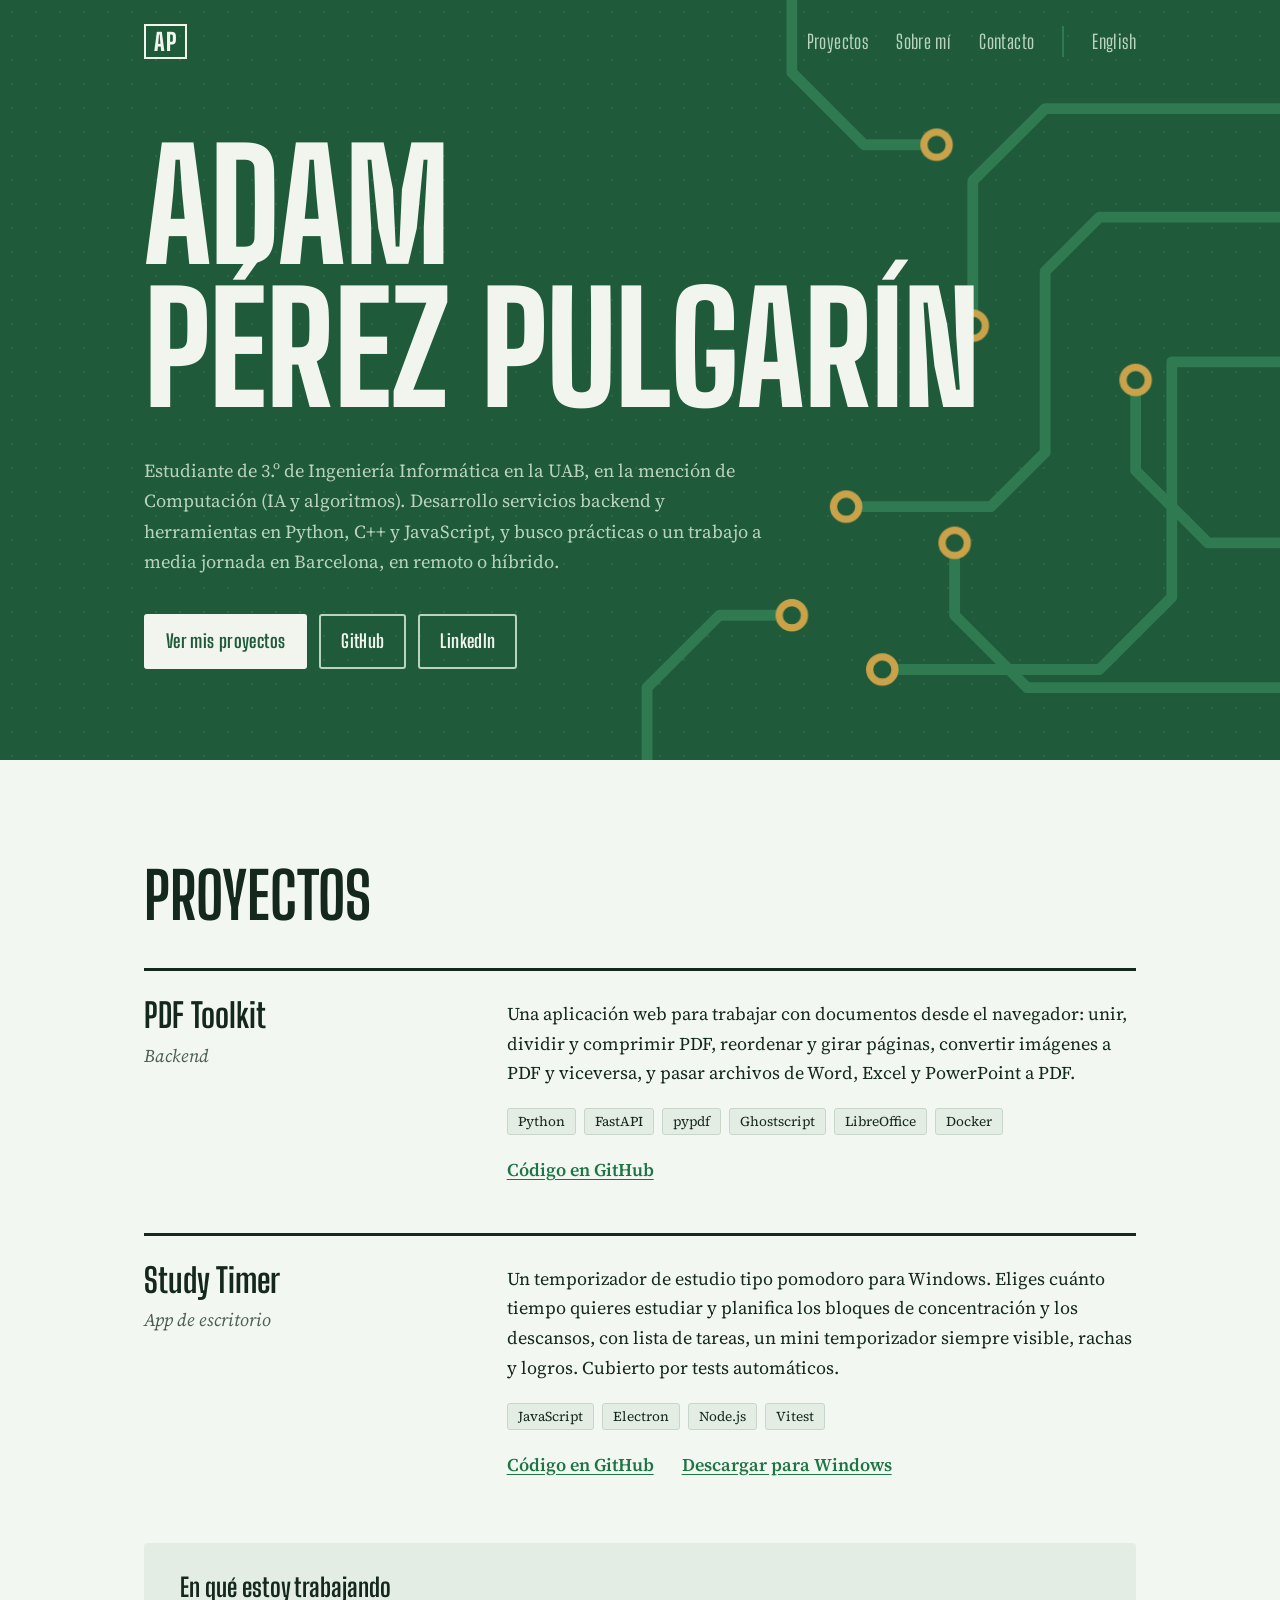
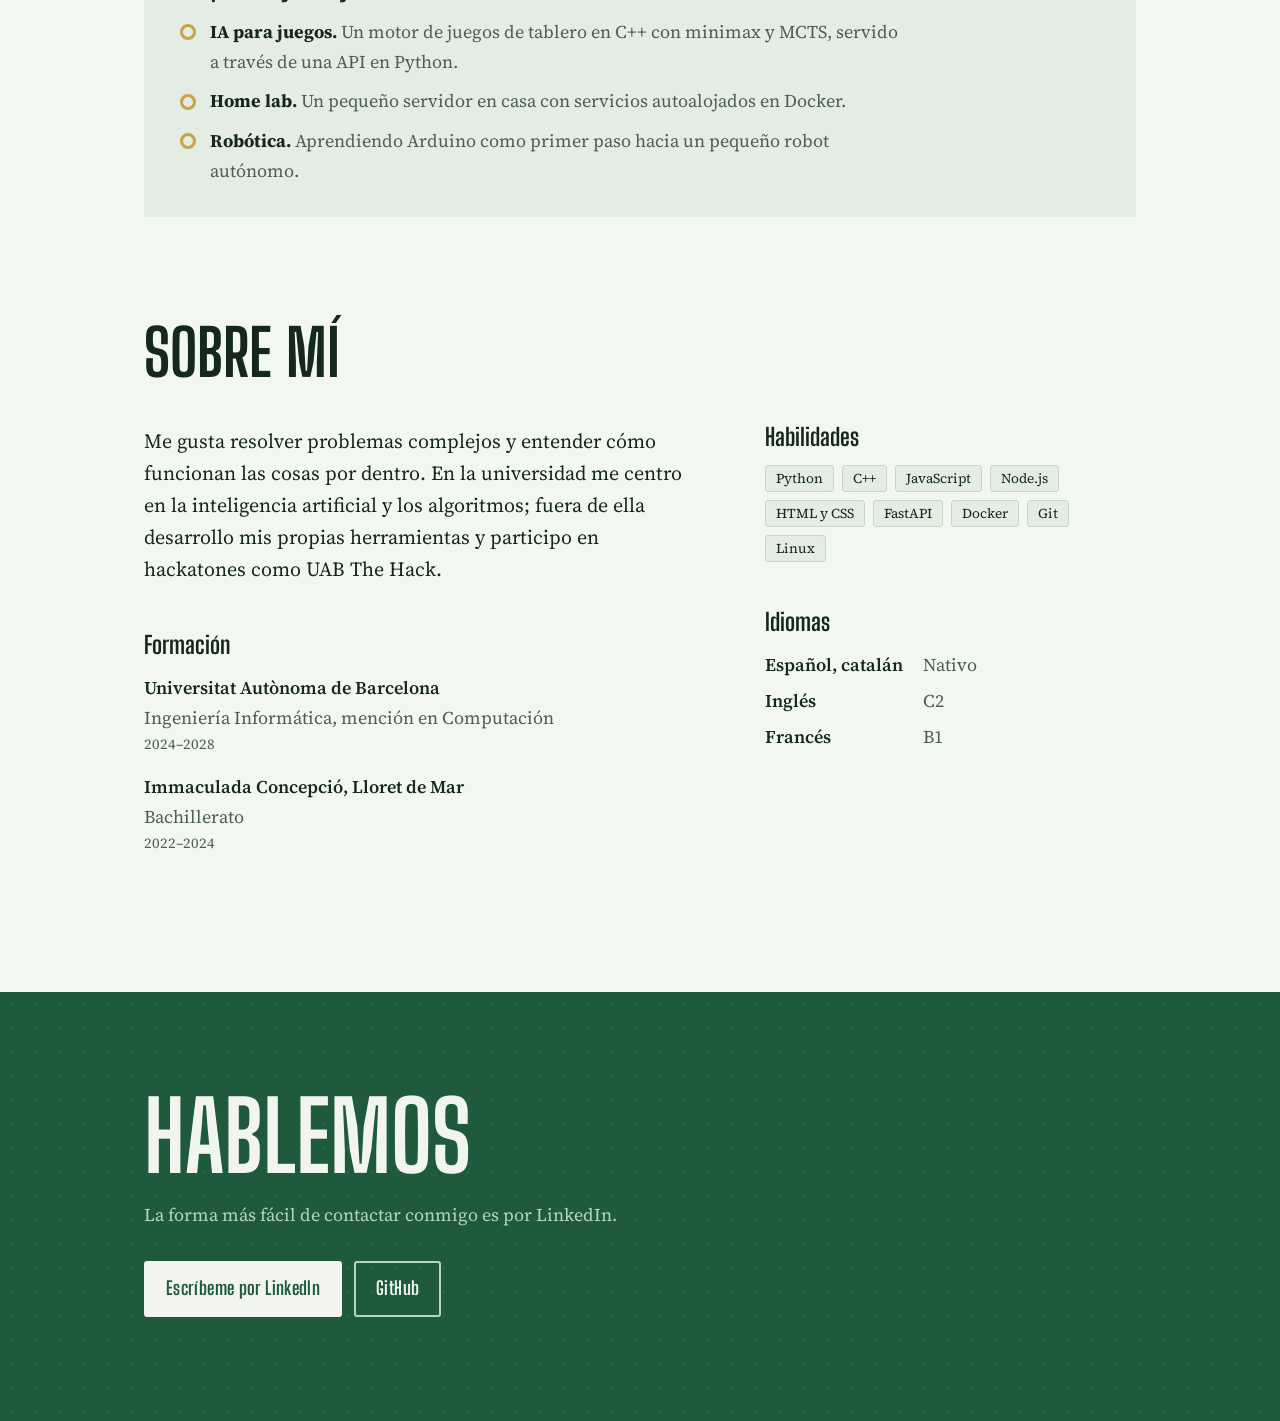
==== es/index.html @ d769fb80 "Add a Spanish version of the site at /es/" ====
<!doctype html>
<html lang="es">
<head>
  <meta charset="utf-8">
  <meta name="viewport" content="width=device-width, initial-scale=1">
  <title>Adam Pérez Pulgarín</title>
  <meta name="description" content="Estudiante de Ingeniería Informática en la UAB (IA y algoritmos). Proyectos en Python, C++ y JavaScript. Busco prácticas en Barcelona.">
  <meta name="theme-color" content="#1f5a3a">
  <link rel="alternate" hreflang="en" href="https://adam-perez25.github.io/">
  <link rel="alternate" hreflang="es" href="https://adam-perez25.github.io/es/">
  <link rel="icon" href="../favicon.svg" type="image/svg+xml">
  <link rel="preconnect" href="https://fonts.googleapis.com">
  <link rel="preconnect" href="https://fonts.gstatic.com" crossorigin>
  <link rel="stylesheet" href="https://fonts.googleapis.com/css2?family=Big+Shoulders+Display:wght@500;700;800&family=Source+Serif+4:ital,opsz,wght@0,8..60,400;0,8..60,600;1,8..60,400&display=swap">
  <link rel="stylesheet" href="../styles.css">
</head>
<body>
  <a class="skip" href="#proyectos">Saltar a los proyectos</a>

  <header class="board hero" id="top">
    <svg class="traces" viewBox="0 0 600 420" preserveAspectRatio="xMaxYMid slice" aria-hidden="true">
      <g class="lines">
        <path d="M600 60 H470 L430 100 V180"/>
        <path d="M600 120 H500 L470 150 V250 L440 280 H360"/>
        <path d="M600 200 H540 V330 L500 370 H380"/>
        <path d="M600 300 H560 L520 260 V210"/>
        <path d="M600 380 H460 L420 340 V300"/>
        <path d="M330 0 V40 L370 80 H410"/>
        <path d="M250 420 V380 L290 340 H330"/>
      </g>
      <g class="pads">
        <circle cx="430" cy="180" r="7"/>
        <circle cx="360" cy="280" r="7"/>
        <circle cx="380" cy="370" r="7"/>
        <circle cx="520" cy="210" r="7"/>
        <circle cx="420" cy="300" r="7"/>
        <circle cx="410" cy="80" r="7"/>
        <circle cx="330" cy="340" r="7"/>
      </g>
    </svg>

    <nav class="wrap topnav" aria-label="Secciones">
      <a class="logo" href="#top">AP</a>
      <div class="navlinks">
        <a href="#proyectos">Proyectos</a>
        <a href="#sobre-mi">Sobre mí</a>
        <a href="#contacto">Contacto</a>
        <a class="lang" href="../" hreflang="en" lang="en">English</a>
      </div>
    </nav>

    <div class="wrap hero-body">
      <h1>Adam<br>Pérez Pulgarín</h1>
      <p class="lead">
        Estudiante de 3.º de Ingeniería Informática en la UAB, en la mención de Computación
        (IA y algoritmos). Desarrollo servicios backend y herramientas en Python, C++ y JavaScript,
        y busco prácticas o un trabajo a media jornada en Barcelona, en remoto o híbrido.
      </p>
      <div class="buttons">
        <a class="btn primary" href="#proyectos">Ver mis proyectos</a>
        <a class="btn" href="https://github.com/adam-perez25" target="_blank" rel="noopener">GitHub</a>
        <a class="btn" href="https://www.linkedin.com/in/adam-perez-pulgarin-26971038b/" target="_blank" rel="noopener">LinkedIn</a>
      </div>
    </div>
  </header>

  <main>
    <section id="proyectos" class="wrap block">
      <h2>Proyectos</h2>

      <article class="project">
        <div class="project-head">
          <h3>PDF Toolkit</h3>
          <p class="tag">Backend</p>
        </div>
        <div class="project-body">
          <p>
            Una aplicación web para trabajar con documentos desde el navegador: unir, dividir
            y comprimir PDF, reordenar y girar páginas, convertir imágenes a PDF y viceversa,
            y pasar archivos de Word, Excel y PowerPoint a PDF.
          </p>
          <ul class="stack">
            <li>Python</li><li>FastAPI</li><li>pypdf</li><li>Ghostscript</li><li>LibreOffice</li><li>Docker</li>
          </ul>
          <div class="links">
            <a href="https://github.com/adam-perez25/pdf_services" target="_blank" rel="noopener">Código en GitHub</a>
          </div>
        </div>
      </article>

      <article class="project">
        <div class="project-head">
          <h3>Study Timer</h3>
          <p class="tag">App de escritorio</p>
        </div>
        <div class="project-body">
          <p>
            Un temporizador de estudio tipo pomodoro para Windows. Eliges cuánto tiempo quieres
            estudiar y planifica los bloques de concentración y los descansos, con lista de tareas,
            un mini temporizador siempre visible, rachas y logros. Cubierto por tests automáticos.
          </p>
          <ul class="stack">
            <li>JavaScript</li><li>Electron</li><li>Node.js</li><li>Vitest</li>
          </ul>
          <div class="links">
            <a href="https://github.com/adam-perez25/study_app" target="_blank" rel="noopener">Código en GitHub</a>
            <a href="https://github.com/adam-perez25/study_app/releases/latest" target="_blank" rel="noopener">Descargar para Windows</a>
          </div>
        </div>
      </article>

      <div class="now-box">
        <h3>En qué estoy trabajando</h3>
        <ul class="now">
          <li><strong>IA para juegos.</strong> Un motor de juegos de tablero en C++ con minimax y MCTS, servido a través de una API en Python.</li>
          <li><strong>Home lab.</strong> Un pequeño servidor en casa con servicios autoalojados en Docker.</li>
          <li><strong>Robótica.</strong> Aprendiendo Arduino como primer paso hacia un pequeño robot autónomo.</li>
        </ul>
      </div>
    </section>

    <section id="sobre-mi" class="wrap block">
      <h2>Sobre mí</h2>
      <div class="about-grid">
        <div>
          <p class="about-intro">
            Me gusta resolver problemas complejos y entender cómo funcionan las cosas por dentro.
            En la universidad me centro en la inteligencia artificial y los algoritmos; fuera de ella
            desarrollo mis propias herramientas y participo en hackatones como UAB The Hack.
          </p>
          <h3 class="sub">Formación</h3>
          <dl class="facts">
            <dt>Universitat Autònoma de Barcelona</dt>
            <dd>Ingeniería Informática, mención en Computación<span class="years">2024–2028</span></dd>
            <dt>Immaculada Concepció, Lloret de Mar</dt>
            <dd>Bachillerato<span class="years">2022–2024</span></dd>
          </dl>
        </div>
        <div>
          <h3 class="sub">Habilidades</h3>
          <ul class="stack">
            <li>Python</li><li>C++</li><li>JavaScript</li><li>Node.js</li><li>HTML y CSS</li>
            <li>FastAPI</li><li>Docker</li><li>Git</li><li>Linux</li>
          </ul>
          <h3 class="sub">Idiomas</h3>
          <dl class="facts langs">
            <dt>Español, catalán</dt><dd>Nativo</dd>
            <dt>Inglés</dt><dd>C2</dd>
            <dt>Francés</dt><dd>B1</dd>
          </dl>
        </div>
      </div>
    </section>
  </main>

  <footer id="contacto" class="board contact">
    <div class="wrap">
      <h2>Hablemos</h2>
      <p>La forma más fácil de contactar conmigo es por LinkedIn.</p>
      <div class="buttons">
        <a class="btn primary" href="https://www.linkedin.com/in/adam-perez-pulgarin-26971038b/" target="_blank" rel="noopener">Escríbeme por LinkedIn</a>
        <a class="btn" href="https://github.com/adam-perez25" target="_blank" rel="noopener">GitHub</a>
      </div>
    </div>
  </footer>
</body>
</html>
---- styles.css ----
/* Colors: the hero and footer are a circuit board (solder-mask green, silkscreen white,
   copper pads); the rest of the page is pale green paper with green ink. */
:root {
  --mask: #1f5a3a;        /* solder mask: hero and footer background */
  --mask-trace: #2f7a50;  /* traces drawn on the board */
  --copper: #c9a24a;      /* pads and list markers */
  --silk: #f1f5ee;        /* text on the board */
  --silk-muted: #b9d3c1;
  --paper: #f3f7f1;       /* page background */
  --paper-deep: #e4ede3;
  --ink: #15281d;         /* body text */
  --ink-muted: #4c5f53;
  --rule: #c7d6c9;
  --link: #1d7444;

  --display: "Big Shoulders Display", "Arial Narrow", sans-serif;
  --body: "Source Serif 4", Georgia, serif;
}

@media (prefers-color-scheme: dark) {
  :root {
    --mask: #17432c;
    --mask-trace: #24603f;
    --copper: #d4b064;
    --silk: #eef4ec;
    --silk-muted: #a9c7b2;
    --paper: #0f1a14;
    --paper-deep: #16251c;
    --ink: #e2ebe3;
    --ink-muted: #a3b6a8;
    --rule: #2a3d31;
    --link: #7fd49c;
  }
}

* { box-sizing: border-box; }

html { scroll-behavior: smooth; }

body {
  margin: 0;
  background: var(--paper);
  color: var(--ink);
  font-family: var(--body);
  font-size: 18px;
  line-height: 1.65;
  -webkit-font-smoothing: antialiased;
}

a { color: var(--link); text-underline-offset: 3px; }

:focus-visible { outline: 3px solid var(--copper); outline-offset: 3px; border-radius: 2px; }

.wrap { max-width: 1040px; margin: 0 auto; padding: 0 24px; }

.skip {
  position: absolute;
  left: 16px;
  top: -60px;
  background: var(--silk);
  color: var(--mask);
  padding: 8px 14px;
  z-index: 20;
}
.skip:focus { top: 16px; }

h1, h2, h3 { font-family: var(--display); font-weight: 700; line-height: 1; margin: 0; }

/* The board: hero and footer */
.board {
  position: relative;
  background-color: var(--mask);
  /* a faint grid of vias, like an unpopulated board */
  background-image: radial-gradient(circle, rgba(255, 255, 255, 0.07) 1.2px, transparent 1.6px);
  background-size: 24px 24px;
  color: var(--silk);
  overflow: hidden;
}

.hero { min-height: min(92vh, 760px); display: flex; flex-direction: column; }

.traces {
  position: absolute;
  top: 0;
  right: 0;
  width: 58%;
  height: 100%;
}
.traces .lines path {
  fill: none;
  stroke: var(--mask-trace);
  stroke-width: 6;
  stroke-linejoin: round;
  stroke-linecap: round;
  stroke-dasharray: 600;
  stroke-dashoffset: 600;
  animation: draw 1.6s cubic-bezier(.6, 0, .2, 1) forwards;
}
.traces .lines path:nth-child(2) { animation-delay: .12s; }
.traces .lines path:nth-child(3) { animation-delay: .24s; }
.traces .lines path:nth-child(4) { animation-delay: .36s; }
.traces .lines path:nth-child(5) { animation-delay: .48s; }
.traces .lines path:nth-child(6) { animation-delay: .6s; }
.traces .lines path:nth-child(7) { animation-delay: .72s; }
.traces .pads circle {
  fill: var(--mask);
  stroke: var(--copper);
  stroke-width: 4;
  opacity: 0;
  animation: pad .3s ease-out 1.5s forwards;
}
@keyframes draw { to { stroke-dashoffset: 0; } }
@keyframes pad { to { opacity: 1; } }

.topnav {
  position: relative;
  width: 100%;
  display: flex;
  align-items: center;
  justify-content: space-between;
  padding-top: 24px;
  padding-bottom: 24px;
}
.logo {
  font-family: var(--display);
  font-weight: 800;
  font-size: 1.5rem;
  letter-spacing: .04em;
  color: var(--silk);
  text-decoration: none;
  border: 2px solid var(--silk);
  padding: 0 8px;
  line-height: 1.3;
}
.navlinks { display: flex; gap: 28px; }
.navlinks a {
  color: var(--silk-muted);
  text-decoration: none;
  font-family: var(--display);
  font-weight: 500;
  font-size: 1.2rem;
  letter-spacing: .02em;
}
.navlinks a:hover { color: var(--silk); }
/* the language switch sits apart from the section links */
.navlinks .lang { padding-left: 28px; border-left: 2px solid var(--mask-trace); }

.hero-body {
  position: relative;
  width: 100%;
  margin-top: auto;
  margin-bottom: auto;
  padding-top: 48px;
  padding-bottom: 88px;
}

h1 {
  font-weight: 800;
  font-size: clamp(3.6rem, 12vw, 9.5rem);
  line-height: .94;
  letter-spacing: -.005em;
  text-transform: uppercase;
  margin-bottom: 36px;
}

.lead {
  max-width: 34em;
  font-size: 1.15rem;
  color: var(--silk-muted);
  margin: 0 0 36px;
}

.buttons { display: flex; flex-wrap: wrap; gap: 12px; }
.btn {
  display: inline-block;
  padding: 10px 20px 11px;
  border: 2px solid var(--silk-muted);
  color: var(--silk);
  text-decoration: none;
  font-family: var(--display);
  font-weight: 700;
  font-size: 1.15rem;
  letter-spacing: .02em;
  border-radius: 3px;
}
.btn:hover { border-color: var(--silk); }
.btn.primary { background: var(--silk); border-color: var(--silk); color: var(--mask); }
.btn.primary:hover { background: #fff; border-color: #fff; }

/* Paper sections */
.block { padding-top: 104px; }
main > .block:last-child { padding-bottom: 120px; }

h2 {
  font-size: clamp(2.6rem, 6vw, 4rem);
  text-transform: uppercase;
  margin-bottom: 40px;
}

.project {
  display: grid;
  grid-template-columns: minmax(200px, 1fr) 2fr;
  gap: 16px 48px;
  border-top: 3px solid var(--ink);
  padding: 28px 0 48px;
}
.project h3 { font-size: 2.1rem; }
.tag { margin: 8px 0 0; color: var(--ink-muted); font-style: italic; }
.project-body p { margin: 0 0 20px; max-width: 36em; }

.stack { list-style: none; padding: 0; margin: 0; display: flex; flex-wrap: wrap; gap: 8px; }
.stack li {
  font-size: .85rem;
  line-height: 1.4;
  padding: 3px 10px;
  border: 1px solid var(--rule);
  border-radius: 3px;
  background: var(--paper-deep);
}

.links { margin-top: 20px; display: flex; flex-wrap: wrap; gap: 8px 28px; }
.links a { font-weight: 600; }

.now-box {
  margin-top: 16px;
  padding: 32px 36px;
  background: var(--paper-deep);
  border-radius: 4px;
}
.now-box h3 { font-size: 1.6rem; margin-bottom: 16px; }
.now { list-style: none; margin: 0; padding: 0; }
.now li {
  position: relative;
  padding-left: 30px;
  margin-bottom: 10px;
  color: var(--ink-muted);
  max-width: 40em;
}
.now li:last-child { margin-bottom: 0; }
/* a copper pad as the bullet */
.now li::before {
  content: "";
  position: absolute;
  left: 0;
  top: .42em;
  width: 10px;
  height: 10px;
  border: 3px solid var(--copper);
  border-radius: 50%;
}
.now strong { color: var(--ink); }

/* About */
.about-grid { display: grid; grid-template-columns: 3fr 2fr; gap: 64px; }
.about-intro { margin: 0; font-size: 1.25rem; line-height: 1.6; max-width: 30em; }
.sub { font-size: 1.5rem; margin: 48px 0 16px; }
.about-grid > div:last-child > .sub:first-child { margin-top: 0; }

.facts { margin: 0; }
.facts dt { font-weight: 600; }
.facts dd { margin: 0 0 16px; color: var(--ink-muted); }
.years { display: block; font-size: .9rem; }
.langs { display: grid; grid-template-columns: auto 1fr; gap: 6px 20px; }
.langs dd { margin: 0; }

/* Footer */
.contact { padding: 96px 0 104px; }
.contact h2 { font-size: clamp(3rem, 9vw, 6rem); margin-bottom: 16px; }
.contact p { color: var(--silk-muted); margin: 0 0 32px; }

@media (max-width: 760px) {
  body { font-size: 17px; }
  .wrap { padding: 0 16px; }
  .navlinks { gap: 14px; }
  .navlinks .lang { padding-left: 14px; }
  .hero { min-height: 0; }
  .hero-body { padding-top: 56px; padding-bottom: 64px; }
  .traces { width: 100%; opacity: .35; }
  .block { padding-top: 72px; }
  .project { grid-template-columns: 1fr; padding-bottom: 40px; }
  .now-box { padding: 24px 20px; }
  .about-grid { grid-template-columns: 1fr; gap: 48px; }
  .contact { padding: 72px 0 80px; }
}

@media (max-width: 400px) {
  .navlinks { gap: 10px; }
  .navlinks a { font-size: 1.05rem; }
  .navlinks .lang { padding-left: 10px; }
}

@media (prefers-reduced-motion: reduce) {
  html { scroll-behavior: auto; }
  .traces .lines path { animation: none; stroke-dashoffset: 0; }
  .traces .pads circle { animation: none; opacity: 1; }
}
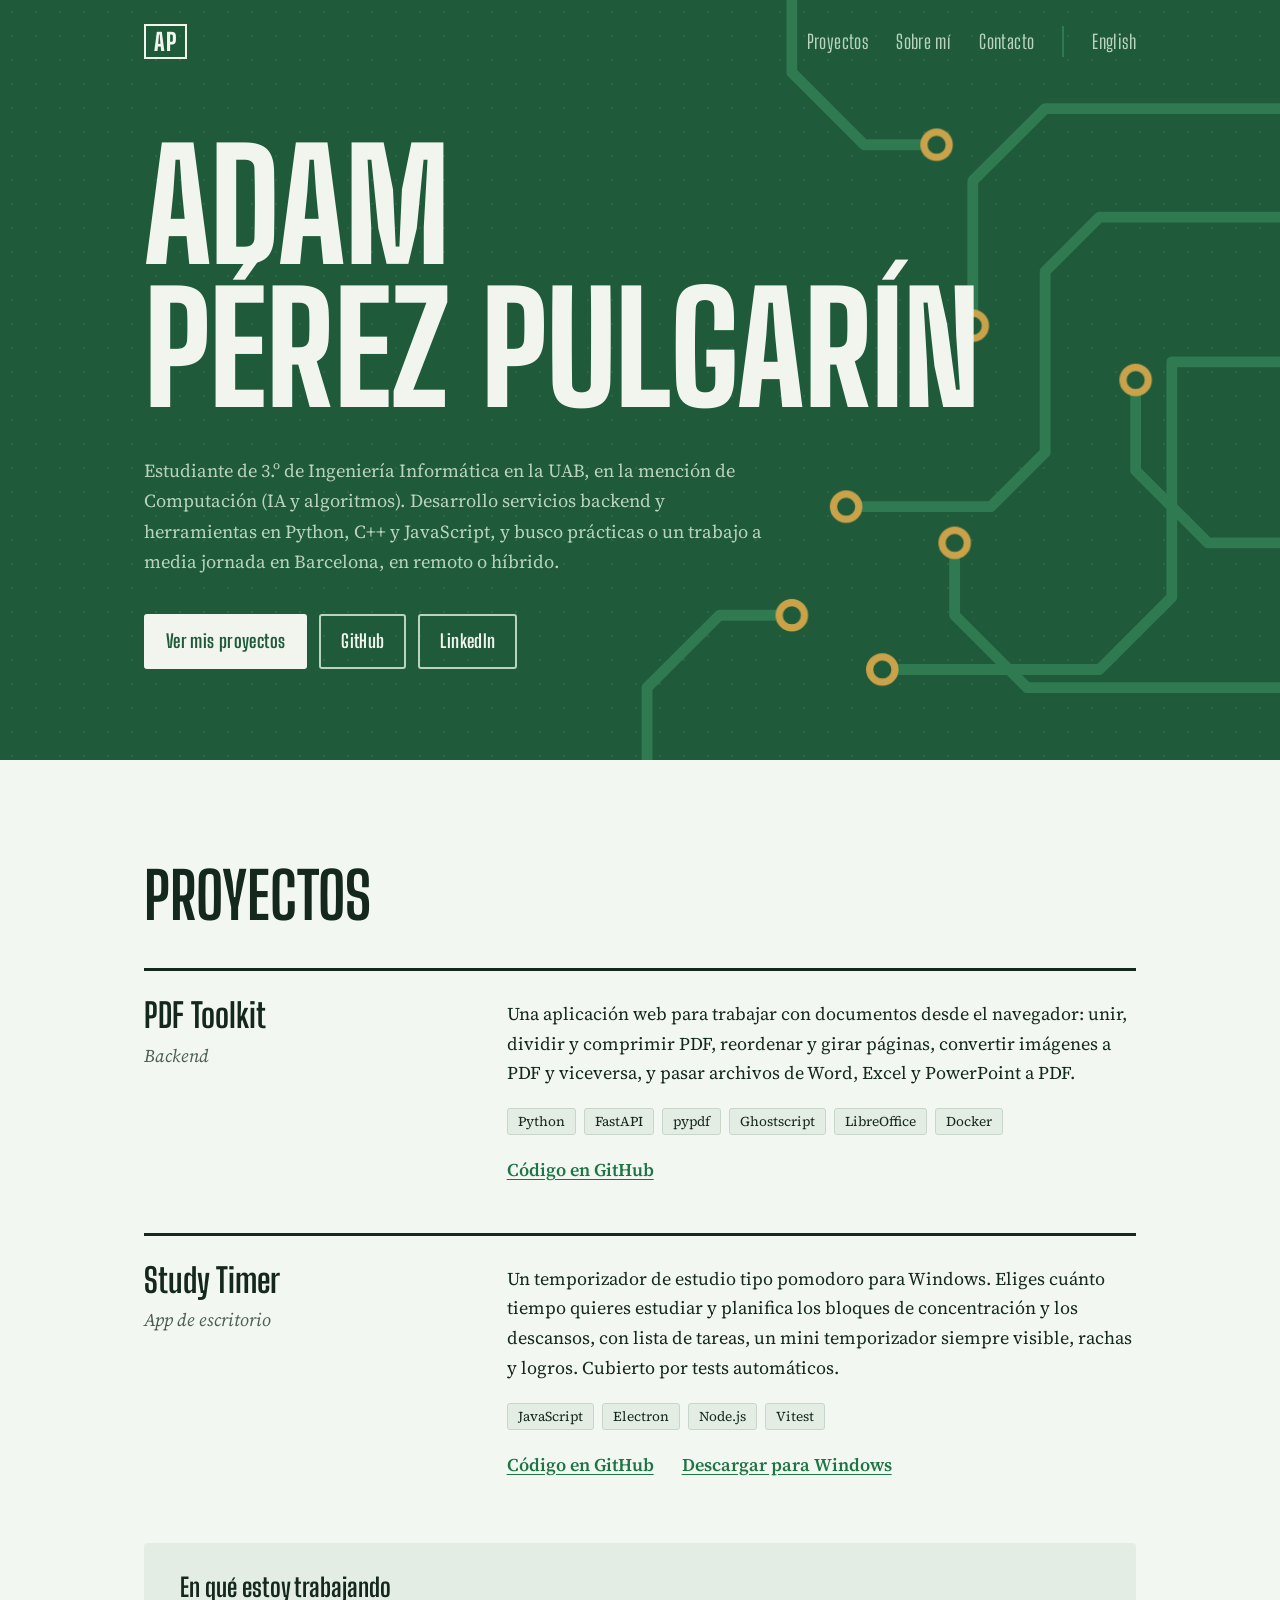
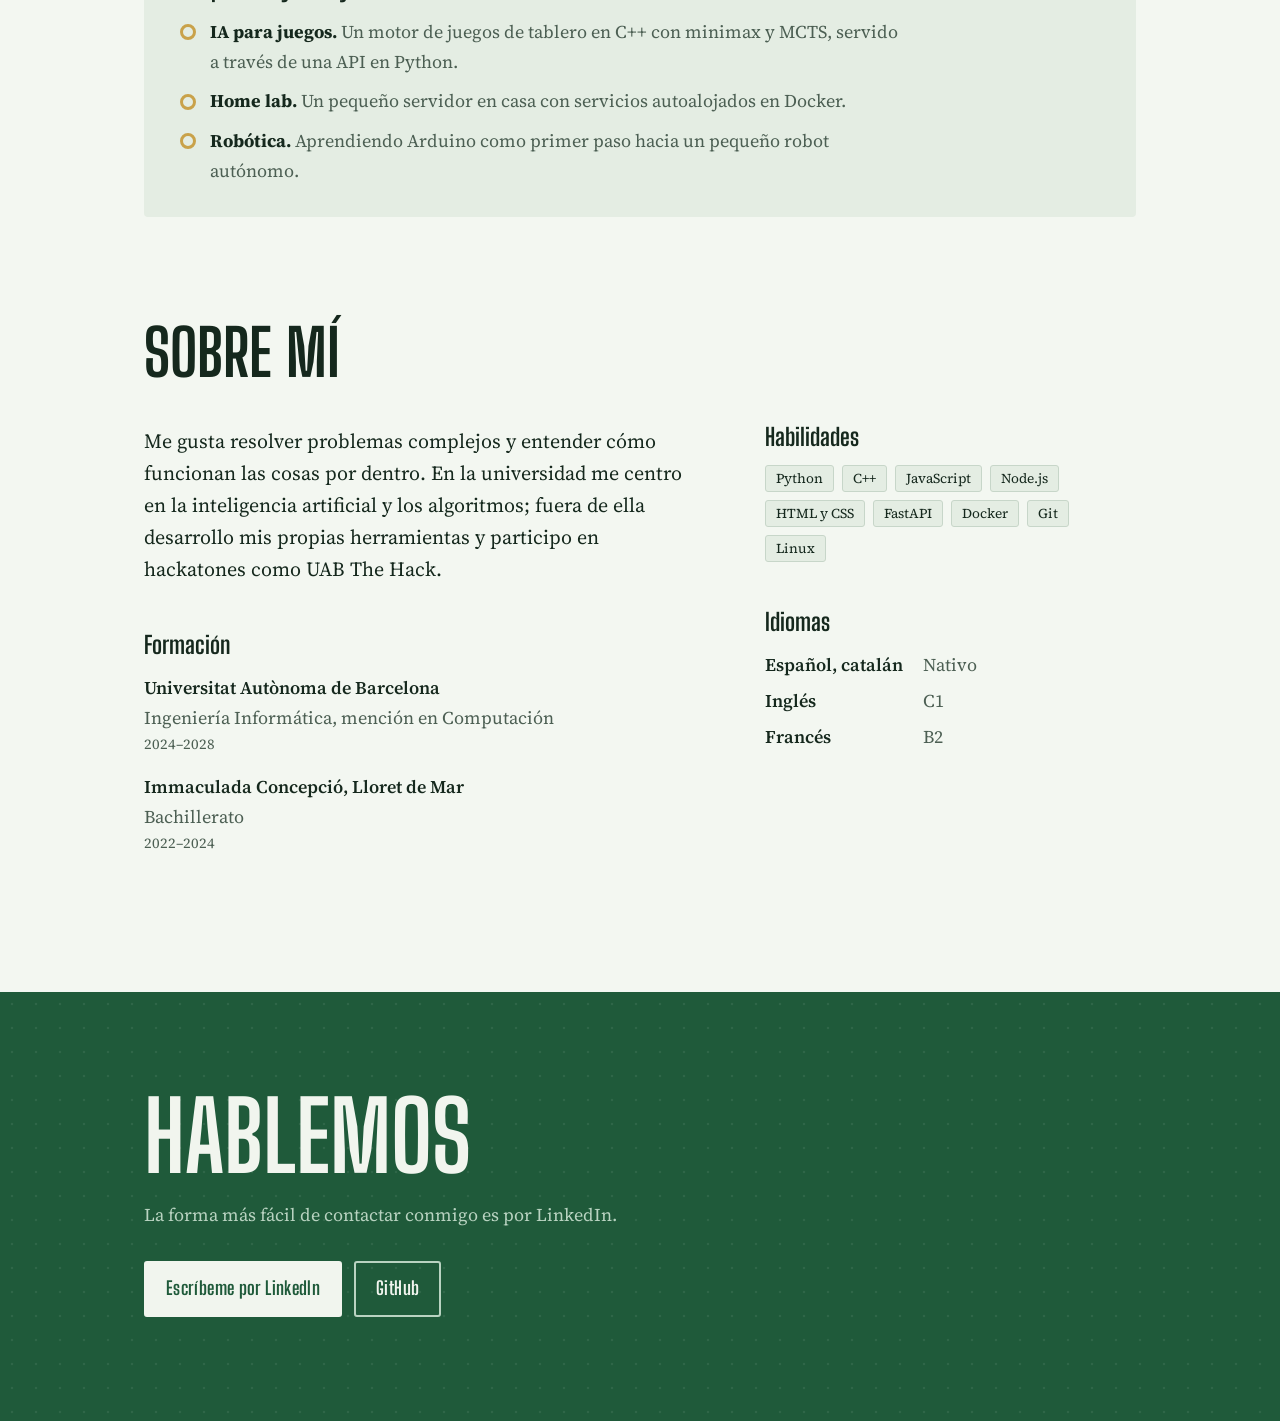
==== commit c2b0d1d5: "Update language proficiency levels in index.html" ====
--- a/es/index.html
+++ b/es/index.html
@@ -45,7 +45,7 @@
         <a href="#proyectos">Proyectos</a>
         <a href="#sobre-mi">Sobre mí</a>
         <a href="#contacto">Contacto</a>
-        <a class="lang" href="../" hreflang="en" lang="en">English</a>
+        <a class="lang" href="../index.html" hreflang="en" lang="en">English</a>
       </div>
     </nav>
 
@@ -145,8 +145,8 @@
           <h3 class="sub">Idiomas</h3>
           <dl class="facts langs">
             <dt>Español, catalán</dt><dd>Nativo</dd>
-            <dt>Inglés</dt><dd>C2</dd>
-            <dt>Francés</dt><dd>B1</dd>
+            <dt>Inglés</dt><dd>C1</dd>
+            <dt>Francés</dt><dd>B2</dd>
           </dl>
         </div>
       </div>
